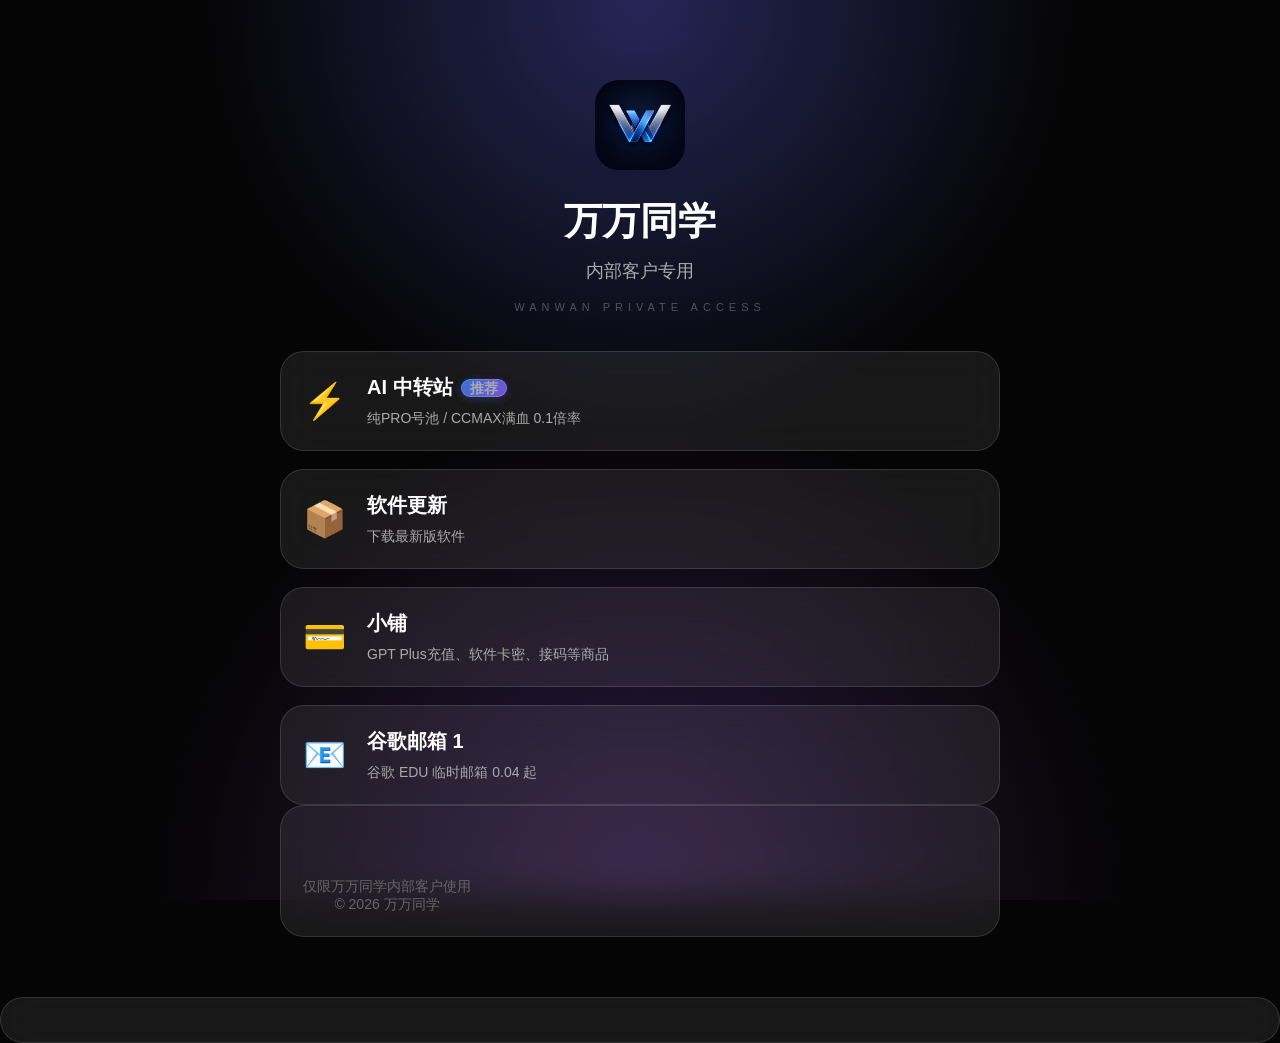
==== index.html @ 13ca794f "Update index.html" ====
<!DOCTYPE html>
<html lang="zh-CN">

<head>

<meta charset="UTF-8">

<meta name="viewport" content="width=device-width, initial-scale=1.0">

<title>万万同学 内部客户专用</title>

<link rel="icon" type="image/png" href="assets/favicon.png">

<link rel="stylesheet" href="style.css">

</head>


<body>


<div class="background"></div>


<main class="container">


<div class="logo-area">


<img src="assets/logo.png" class="logo" alt="logo">


<h1>
万万同学
</h1>


<p>
内部客户专用
</p>


<div class="english-title">
WANWAN PRIVATE ACCESS
</div>


</div>





<section class="cards">



<!-- AI中转站 -->

<a href="https://api.van999.fun"
target="_blank"
class="card">


<div class="icon">
⚡
</div>


<div>


<h2 class="title-with-icon">

AI 中转站

<span class="recommend-badge">
推荐
</span>


</h2>


<span>
纯PRO号池 / CCMAX满血 0.1倍率 
</span>


</div>


</a>







<!-- 软件更新中心 -->

<a href="update.html"
target="_blank"
class="card">


<div class="icon">
📦
</div>


<div>


<h2>
软件更新
</h2>


<span>
下载最新版软件
</span>


</div>


</a>







<!-- 小铺 -->

<a href="https://pay.ldxp.cn/shop/wanwan"
target="_blank"
class="card">


<div class="icon">
💳
</div>


<div>


<h2>
小铺
</h2>


<span>
GPT Plus充值、软件卡密、接码等商品
</span>


</div>


</a>







<!-- 谷歌邮箱1 -->

<a href="https://gmail.van999.fun"
target="_blank"
class="card">


<div class="icon">
📧
</div>


<div>


<h2>
谷歌邮箱 1
</h2>


<span>
谷歌 EDU 临时邮箱 0.04 起
</span>


</div>



</section>






<footer>

仅限万万同学内部客户使用

<br>

© 2026 万万同学

</footer>



</main>



<script src="script.js"></script>


</body>

</html>
---- style.css ----
*{
    box-sizing:border-box;
}


body{

    margin:0;

    min-height:100vh;

    font-family:
    -apple-system,
    BlinkMacSystemFont,
    "Segoe UI",
    sans-serif;

    color:white;

    background:#050505;

}



.background{

    position:fixed;

    inset:0;

    background:

    radial-gradient(
        circle at top,
        rgba(99,102,241,.35),
        transparent 40%
    ),

    radial-gradient(
        circle at bottom,
        rgba(168,85,247,.25),
        transparent 45%
    );

    z-index:-1;

}




.container{

    width:100%;

    max-width:760px;

    margin:auto;

    padding:80px 20px 60px;

}





.logo-area{

    text-align:center;

}





.logo{

    width:90px;

    height:90px;

    border-radius:24px;

    object-fit:cover;

    margin-bottom:22px;

}





.logo-area h1{

    margin:0;

    font-size:38px;

    font-weight:700;

}





.logo-area p{

    margin-top:12px;

    color:#aaa;

    font-size:18px;

}





.english-title{

    margin-top:18px;

    font-size:11px;

    letter-spacing:5px;

    color:rgba(255,255,255,.28);

    text-transform:uppercase;

    font-weight:500;

}





.cards{

    display:flex;

    flex-direction:column;

    gap:18px;

    margin-top:38px;

}






.card{

    display:flex;

    align-items:center;

    gap:20px;

    padding:22px;

    text-decoration:none;

    color:white;


    background:

    rgba(255,255,255,.08);



    backdrop-filter:blur(20px);



    border:

    1px solid rgba(255,255,255,.12);



    border-radius:24px;


    transition:.3s;

}





.card:hover{

    transform:translateY(-5px);

    background:

    rgba(255,255,255,.15);

}





.icon{

    font-size:35px;

}





.card h2{

    margin:0 0 8px;

    font-size:20px;

    font-weight:700;

}





.card span{

    color:#aaa;

    font-size:14px;

}





/* AI标题 */

.title-with-icon{

    display:flex;

    align-items:center;

    gap:8px;

    margin:0 0 8px;

    font-size:20px;

    font-weight:700;

}





/* 推荐小标签 */

.recommend-badge{


    display:inline-flex;


    align-items:center;


    justify-content:center;



    height:18px;



    padding:0 8px;



    font-size:11px;



    font-weight:600;



    color:white;



    line-height:1;



    background:


    linear-gradient(
        135deg,
        rgba(59,130,246,.85),
        rgba(139,92,246,.85)
    );



    border-radius:999px;



    border:

    1px solid rgba(255,255,255,.18);



    box-shadow:


    0 2px 8px rgba(99,102,241,.25);



}





footer{

    text-align:center;

    margin-top:50px;

    color:#666;

    font-size:14px;

}






@media(max-width:500px){


    .container{

        padding:60px 18px 50px;

    }



    .logo-area h1{

        font-size:32px;

    }



    .card{

        padding:18px;

    }



    .recommend-badge{

        height:17px;

        padding:0 7px;

        font-size:10px;

    }


}
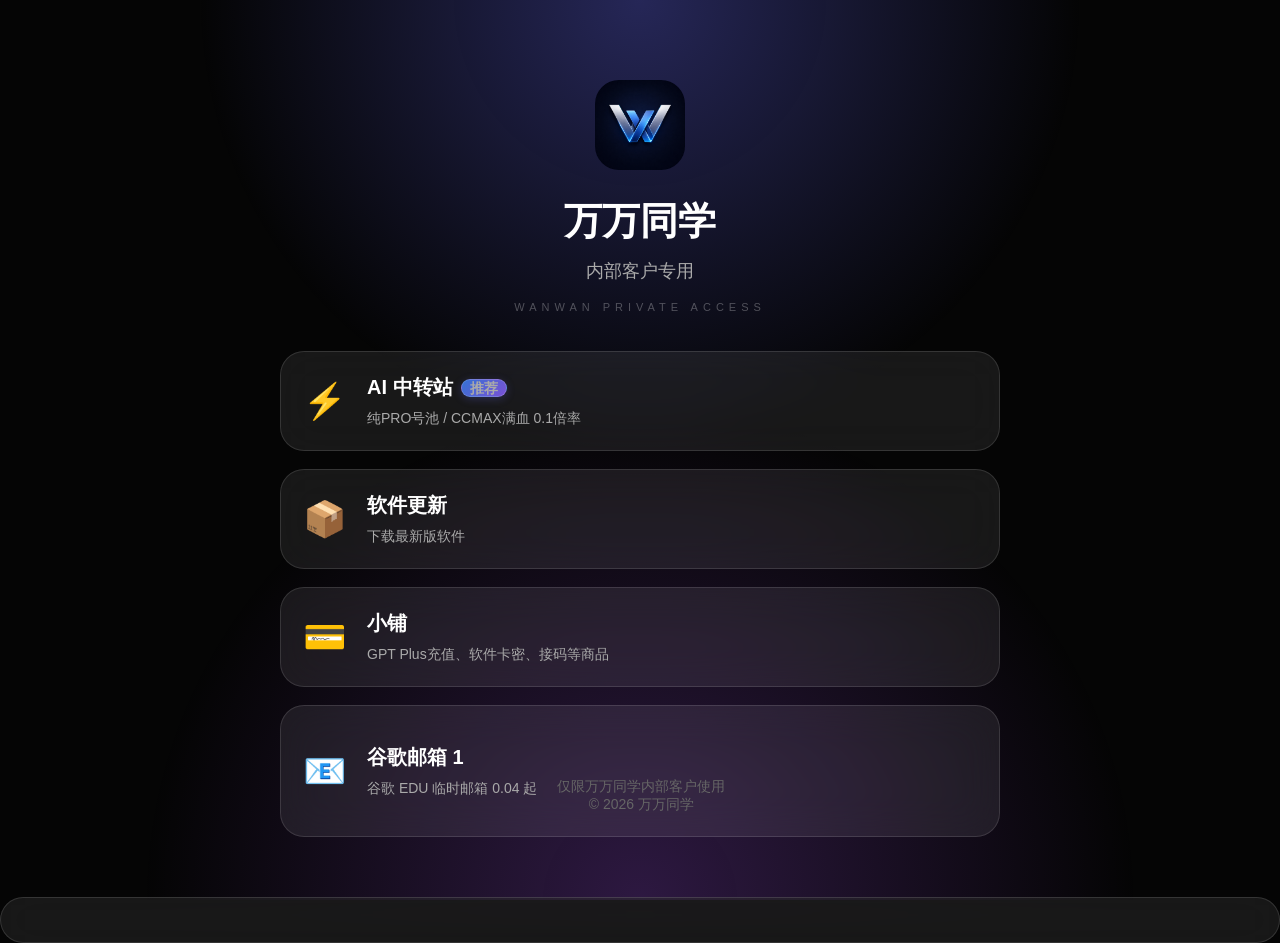
==== commit a2090256: "Update index.html" ====
--- a/index.html
+++ b/index.html
@@ -200,9 +200,6 @@
 
 
 
-</section>
-
-
 
 
 
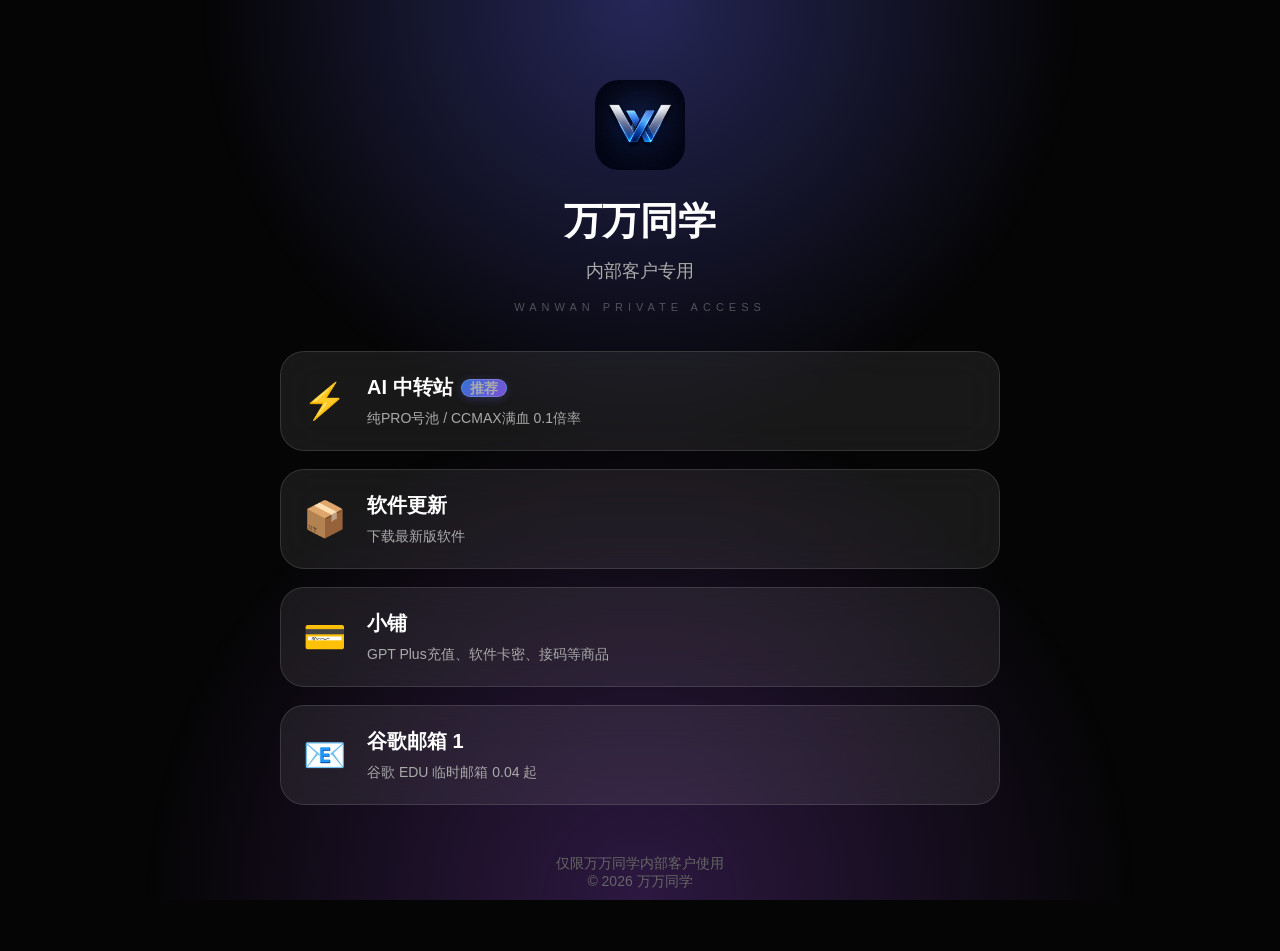
==== commit 6e5c6c3a: "Update index.html" ====
--- a/index.html
+++ b/index.html
@@ -84,7 +84,7 @@
 
 
 <span>
-纯PRO号池 / CCMAX满血 0.1倍率 
+纯PRO号池 / CCMAX满血 0.1倍率
 </span>
 
 
@@ -199,6 +199,12 @@
 </div>
 
 
+</a>
+
+
+
+</section>
+
 
 
 
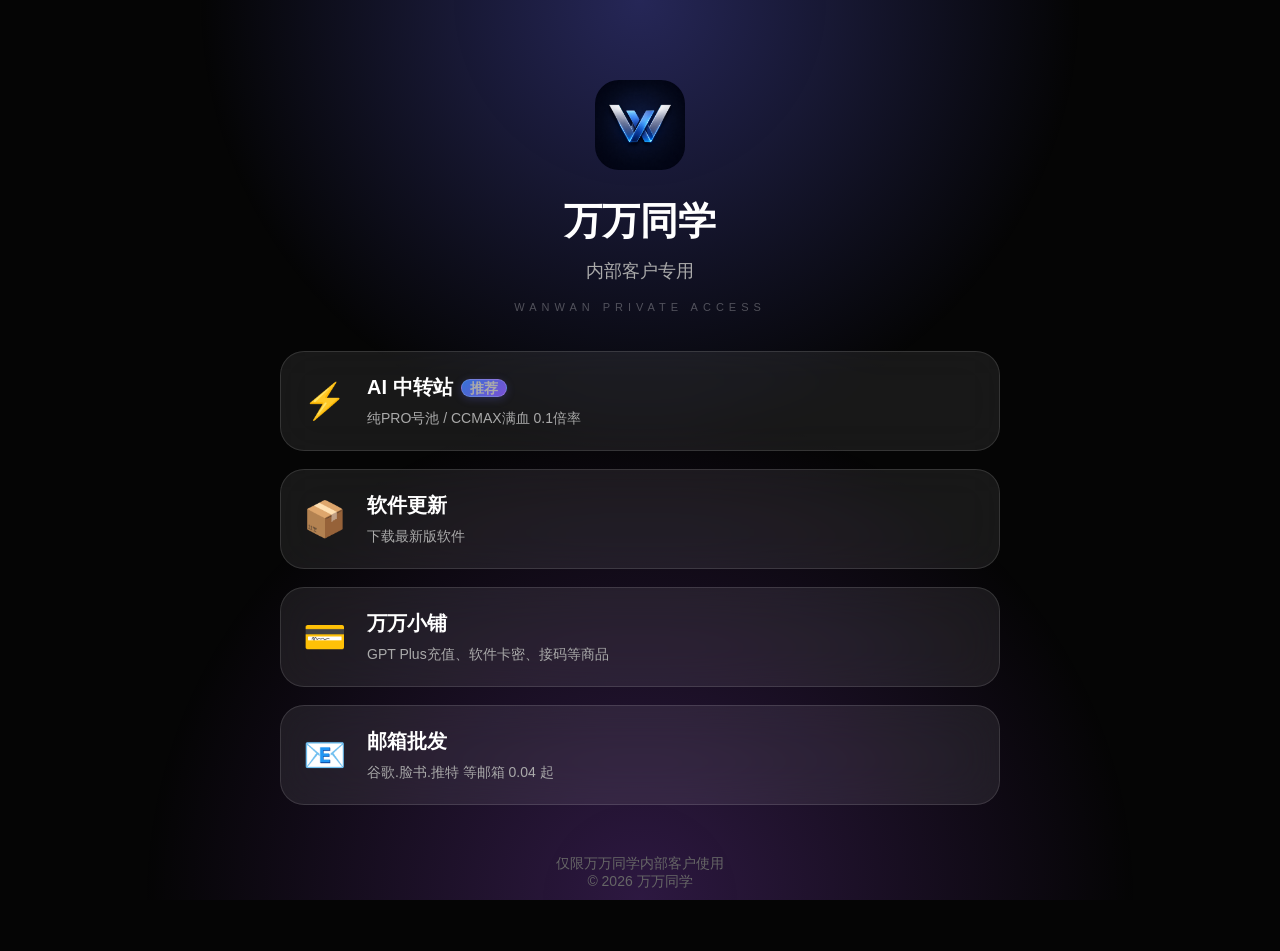
==== commit 8da91bfe: "Update index.html" ====
--- a/index.html
+++ b/index.html
@@ -135,7 +135,7 @@
 
 
 
-<!-- 小铺 -->
+<!-- 万万小铺 -->
 
 <a href="https://pay.ldxp.cn/shop/wanwan"
 target="_blank"
@@ -151,7 +151,7 @@
 
 
 <h2>
-小铺
+万万小铺
 </h2>
 
 
@@ -171,7 +171,7 @@
 
 
 
-<!-- 谷歌邮箱1 -->
+<!-- 邮箱批发 -->
 
 <a href="https://gmail.van999.fun"
 target="_blank"
@@ -187,12 +187,12 @@
 
 
 <h2>
-谷歌邮箱 1
-</h2>
-
-
-<span>
-谷歌 EDU 临时邮箱 0.04 起
+邮箱批发
+</h2>
+
+
+<span>
+谷歌.脸书.推特 等邮箱 0.04 起
 </span>
 
 
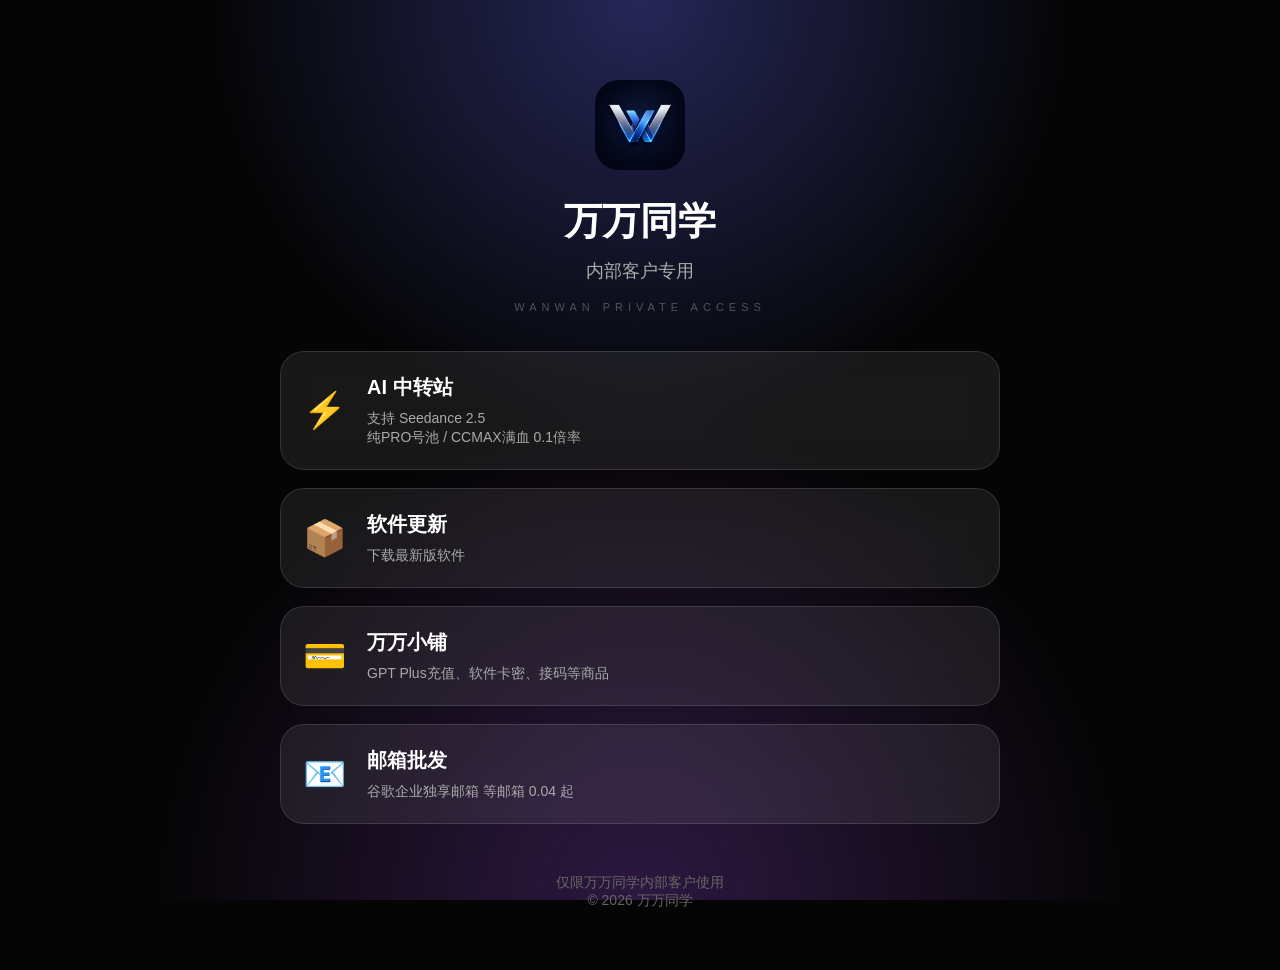
==== commit 647ec807: "Update index.html" ====
--- a/index.html
+++ b/index.html
@@ -2,233 +2,90 @@
 <html lang="zh-CN">
 
 <head>
-
 <meta charset="UTF-8">
-
 <meta name="viewport" content="width=device-width, initial-scale=1.0">
-
 <title>万万同学 内部客户专用</title>
-
 <link rel="icon" type="image/png" href="assets/favicon.png">
-
 <link rel="stylesheet" href="style.css">
-
 </head>
-
 
 <body>
 
-
 <div class="background"></div>
-
 
 <main class="container">
 
+    <div class="logo-area">
+        <img src="assets/logo.png" class="logo" alt="logo">
 
-<div class="logo-area">
+        <h1>万万同学</h1>
 
+        <p>内部客户专用</p>
 
-<img src="assets/logo.png" class="logo" alt="logo">
+        <div class="english-title">
+            WANWAN PRIVATE ACCESS
+        </div>
+    </div>
 
+    <section class="cards">
 
-<h1>
-万万同学
-</h1>
+        <!-- AI中转站 -->
+        <a href="https://api.van999.fun" target="_blank" class="card">
+            <div class="icon">⚡</div>
 
+            <div class="card-content">
+                <div class="title-row">
+                    <h2>AI 中转站</h2>
+                    <span class="seedance-badge">支持 Seedance 2.5</span>
+                </div>
 
-<p>
-内部客户专用
-</p>
+                <span class="card-desc">
+                    纯PRO号池 / CCMAX满血 0.1倍率
+                </span>
+            </div>
+        </a>
 
+        <!-- 软件更新中心 -->
+        <a href="update.html" target="_blank" class="card">
+            <div class="icon">📦</div>
 
-<div class="english-title">
-WANWAN PRIVATE ACCESS
-</div>
+            <div class="card-content">
+                <h2>软件更新</h2>
+                <span class="card-desc">下载最新版软件</span>
+            </div>
+        </a>
 
+        <!-- 万万小铺 -->
+        <a href="https://pay.ldxp.cn/shop/wanwan" target="_blank" class="card">
+            <div class="icon">💳</div>
 
-</div>
+            <div class="card-content">
+                <h2>万万小铺</h2>
+                <span class="card-desc">GPT Plus充值、软件卡密、接码等商品</span>
+            </div>
+        </a>
 
+        <!-- 邮箱批发 -->
+        <a href="https://gmail.van999.fun" target="_blank" class="card">
+            <div class="icon">📧</div>
 
+            <div class="card-content">
+                <h2>邮箱批发</h2>
+                <span class="card-desc">谷歌企业独享邮箱 等邮箱 0.04 起</span>
+            </div>
+        </a>
 
+    </section>
 
-
-<section class="cards">
-
-
-
-<!-- AI中转站 -->
-
-<a href="https://api.van999.fun"
-target="_blank"
-class="card">
-
-
-<div class="icon">
-⚡
-</div>
-
-
-<div>
-
-
-<h2 class="title-with-icon">
-
-AI 中转站
-
-<span class="recommend-badge">
-推荐
-</span>
-
-
-</h2>
-
-
-<span>
-纯PRO号池 / CCMAX满血 0.1倍率
-</span>
-
-
-</div>
-
-
-</a>
-
-
-
-
-
-
-
-<!-- 软件更新中心 -->
-
-<a href="update.html"
-target="_blank"
-class="card">
-
-
-<div class="icon">
-📦
-</div>
-
-
-<div>
-
-
-<h2>
-软件更新
-</h2>
-
-
-<span>
-下载最新版软件
-</span>
-
-
-</div>
-
-
-</a>
-
-
-
-
-
-
-
-<!-- 万万小铺 -->
-
-<a href="https://pay.ldxp.cn/shop/wanwan"
-target="_blank"
-class="card">
-
-
-<div class="icon">
-💳
-</div>
-
-
-<div>
-
-
-<h2>
-万万小铺
-</h2>
-
-
-<span>
-GPT Plus充值、软件卡密、接码等商品
-</span>
-
-
-</div>
-
-
-</a>
-
-
-
-
-
-
-
-<!-- 邮箱批发 -->
-
-<a href="https://gmail.van999.fun"
-target="_blank"
-class="card">
-
-
-<div class="icon">
-📧
-</div>
-
-
-<div>
-
-
-<h2>
-邮箱批发
-</h2>
-
-
-<span>
-谷歌.脸书.推特 等邮箱 0.04 起
-</span>
-
-
-</div>
-
-
-</a>
-
-
-
-</section>
-
-
-
-
-
-
-<footer>
-
-仅限万万同学内部客户使用
-
-<br>
-
-© 2026 万万同学
-
-</footer>
-
-
+    <footer>
+        仅限万万同学内部客户使用
+        <br>
+        © 2026 万万同学
+    </footer>
 
 </main>
 
-
-
 <script src="script.js"></script>
 
-
 </body>
-
 </html>
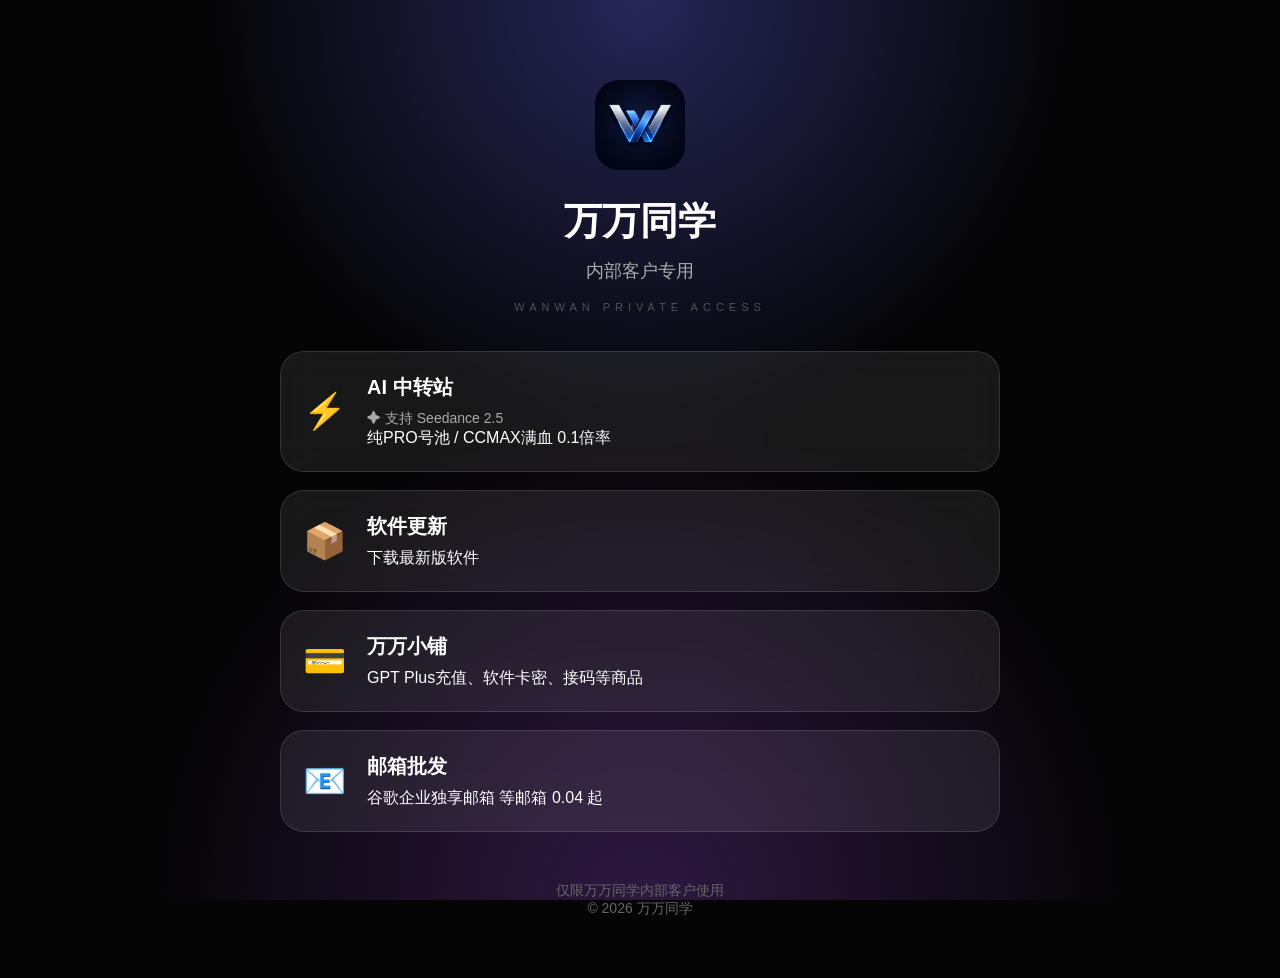
==== commit 8eb5a5d1: "Update index.html" ====
--- a/index.html
+++ b/index.html
@@ -4,19 +4,26 @@
 <head>
 <meta charset="UTF-8">
 <meta name="viewport" content="width=device-width, initial-scale=1.0">
+
 <title>万万同学 内部客户专用</title>
+
 <link rel="icon" type="image/png" href="assets/favicon.png">
 <link rel="stylesheet" href="style.css">
 </head>
+
 
 <body>
 
 <div class="background"></div>
 
+
 <main class="container">
 
+
+    <!-- 顶部品牌区 -->
     <div class="logo-area">
-        <img src="assets/logo.png" class="logo" alt="logo">
+
+        <img src="assets/logo.png" class="logo" alt="万万同学">
 
         <h1>万万同学</h1>
 
@@ -25,67 +32,153 @@
         <div class="english-title">
             WANWAN PRIVATE ACCESS
         </div>
+
     </div>
 
+
+
+    <!-- 功能入口 -->
     <section class="cards">
 
+
         <!-- AI中转站 -->
-        <a href="https://api.van999.fun" target="_blank" class="card">
-            <div class="icon">⚡</div>
+        <a
+            href="https://api.van999.fun"
+            target="_blank"
+            class="card ai-card"
+        >
+
+            <div class="icon">
+                ⚡
+            </div>
+
 
             <div class="card-content">
+
                 <div class="title-row">
-                    <h2>AI 中转站</h2>
-                    <span class="seedance-badge">支持 Seedance 2.5</span>
+
+                    <h2>
+                        AI 中转站
+                    </h2>
+
+                    <span class="seedance-badge">
+                        <span class="badge-star">✦</span>
+                        支持 Seedance 2.5
+                    </span>
+
                 </div>
 
-                <span class="card-desc">
+
+                <div class="card-desc">
                     纯PRO号池 / CCMAX满血 0.1倍率
-                </span>
+                </div>
+
             </div>
+
         </a>
 
-        <!-- 软件更新中心 -->
-        <a href="update.html" target="_blank" class="card">
-            <div class="icon">📦</div>
+
+
+        <!-- 软件更新 -->
+        <a
+            href="update.html"
+            target="_blank"
+            class="card"
+        >
+
+            <div class="icon">
+                📦
+            </div>
 
             <div class="card-content">
-                <h2>软件更新</h2>
-                <span class="card-desc">下载最新版软件</span>
+
+                <h2>
+                    软件更新
+                </h2>
+
+                <div class="card-desc">
+                    下载最新版软件
+                </div>
+
             </div>
+
         </a>
 
+
+
         <!-- 万万小铺 -->
-        <a href="https://pay.ldxp.cn/shop/wanwan" target="_blank" class="card">
-            <div class="icon">💳</div>
+        <a
+            href="https://pay.ldxp.cn/shop/wanwan"
+            target="_blank"
+            class="card"
+        >
+
+            <div class="icon">
+                💳
+            </div>
 
             <div class="card-content">
-                <h2>万万小铺</h2>
-                <span class="card-desc">GPT Plus充值、软件卡密、接码等商品</span>
+
+                <h2>
+                    万万小铺
+                </h2>
+
+                <div class="card-desc">
+                    GPT Plus充值、软件卡密、接码等商品
+                </div>
+
             </div>
+
         </a>
 
+
+
         <!-- 邮箱批发 -->
-        <a href="https://gmail.van999.fun" target="_blank" class="card">
-            <div class="icon">📧</div>
+        <a
+            href="https://gmail.van999.fun"
+            target="_blank"
+            class="card"
+        >
+
+            <div class="icon">
+                📧
+            </div>
 
             <div class="card-content">
-                <h2>邮箱批发</h2>
-                <span class="card-desc">谷歌企业独享邮箱 等邮箱 0.04 起</span>
+
+                <h2>
+                    邮箱批发
+                </h2>
+
+                <div class="card-desc">
+                    谷歌企业独享邮箱 等邮箱 0.04 起
+                </div>
+
             </div>
+
         </a>
+
 
     </section>
 
+
+
     <footer>
+
         仅限万万同学内部客户使用
+
         <br>
+
         © 2026 万万同学
+
     </footer>
 
+
 </main>
+
 
 <script src="script.js"></script>
 
 </body>
+
 </html>
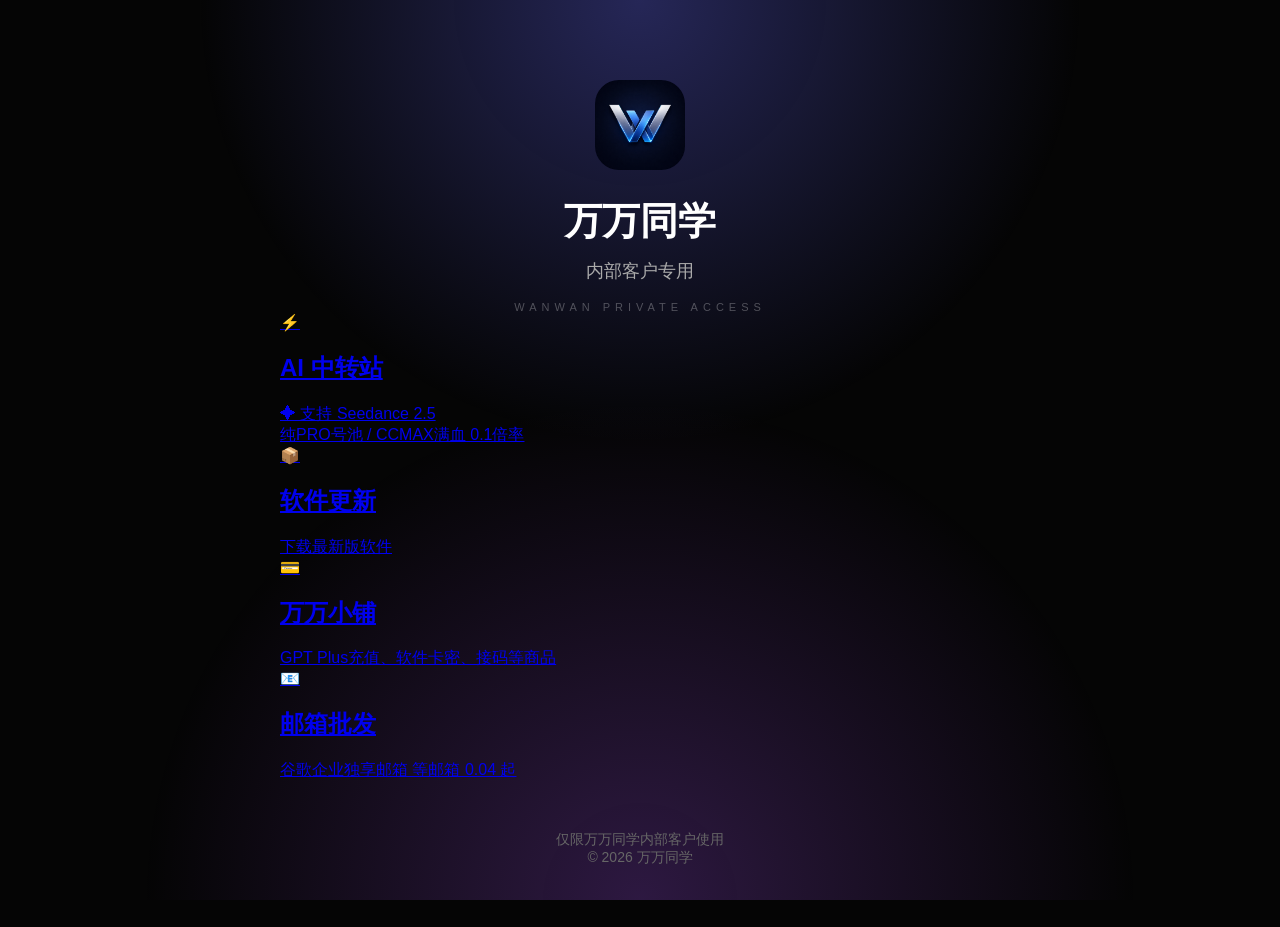
==== commit dd5692b5: "Update index.html" ====
--- a/index.html
+++ b/index.html
@@ -11,16 +11,12 @@
 <link rel="stylesheet" href="style.css">
 </head>
 
-
 <body>
 
 <div class="background"></div>
 
-
 <main class="container">
 
-
-    <!-- 顶部品牌区 -->
     <div class="logo-area">
 
         <img src="assets/logo.png" class="logo" alt="万万同学">
@@ -36,40 +32,34 @@
     </div>
 
 
-
-    <!-- 功能入口 -->
-    <section class="cards">
+    <section class="portal-list">
 
 
-        <!-- AI中转站 -->
+        <!-- AI 中转站 -->
         <a
             href="https://api.van999.fun"
             target="_blank"
-            class="card ai-card"
+            class="portal-card"
         >
 
-            <div class="icon">
+            <div class="portal-icon">
                 ⚡
             </div>
 
+            <div class="portal-copy">
 
-            <div class="card-content">
+                <div class="portal-title-line">
 
-                <div class="title-row">
-
-                    <h2>
-                        AI 中转站
-                    </h2>
+                    <h2>AI 中转站</h2>
 
                     <span class="seedance-badge">
-                        <span class="badge-star">✦</span>
+                        <span class="seedance-star">✦</span>
                         支持 Seedance 2.5
                     </span>
 
                 </div>
 
-
-                <div class="card-desc">
+                <div class="portal-desc">
                     纯PRO号池 / CCMAX满血 0.1倍率
                 </div>
 
@@ -83,20 +73,20 @@
         <a
             href="update.html"
             target="_blank"
-            class="card"
+            class="portal-card"
         >
 
-            <div class="icon">
+            <div class="portal-icon">
                 📦
             </div>
 
-            <div class="card-content">
+            <div class="portal-copy">
 
                 <h2>
                     软件更新
                 </h2>
 
-                <div class="card-desc">
+                <div class="portal-desc">
                     下载最新版软件
                 </div>
 
@@ -110,20 +100,20 @@
         <a
             href="https://pay.ldxp.cn/shop/wanwan"
             target="_blank"
-            class="card"
+            class="portal-card"
         >
 
-            <div class="icon">
+            <div class="portal-icon">
                 💳
             </div>
 
-            <div class="card-content">
+            <div class="portal-copy">
 
                 <h2>
                     万万小铺
                 </h2>
 
-                <div class="card-desc">
+                <div class="portal-desc">
                     GPT Plus充值、软件卡密、接码等商品
                 </div>
 
@@ -137,20 +127,20 @@
         <a
             href="https://gmail.van999.fun"
             target="_blank"
-            class="card"
+            class="portal-card"
         >
 
-            <div class="icon">
+            <div class="portal-icon">
                 📧
             </div>
 
-            <div class="card-content">
+            <div class="portal-copy">
 
                 <h2>
                     邮箱批发
                 </h2>
 
-                <div class="card-desc">
+                <div class="portal-desc">
                     谷歌企业独享邮箱 等邮箱 0.04 起
                 </div>
 
@@ -160,7 +150,6 @@
 
 
     </section>
-
 
 
     <footer>
@@ -173,12 +162,10 @@
 
     </footer>
 
-
 </main>
 
 
 <script src="script.js"></script>
 
 </body>
-
 </html>
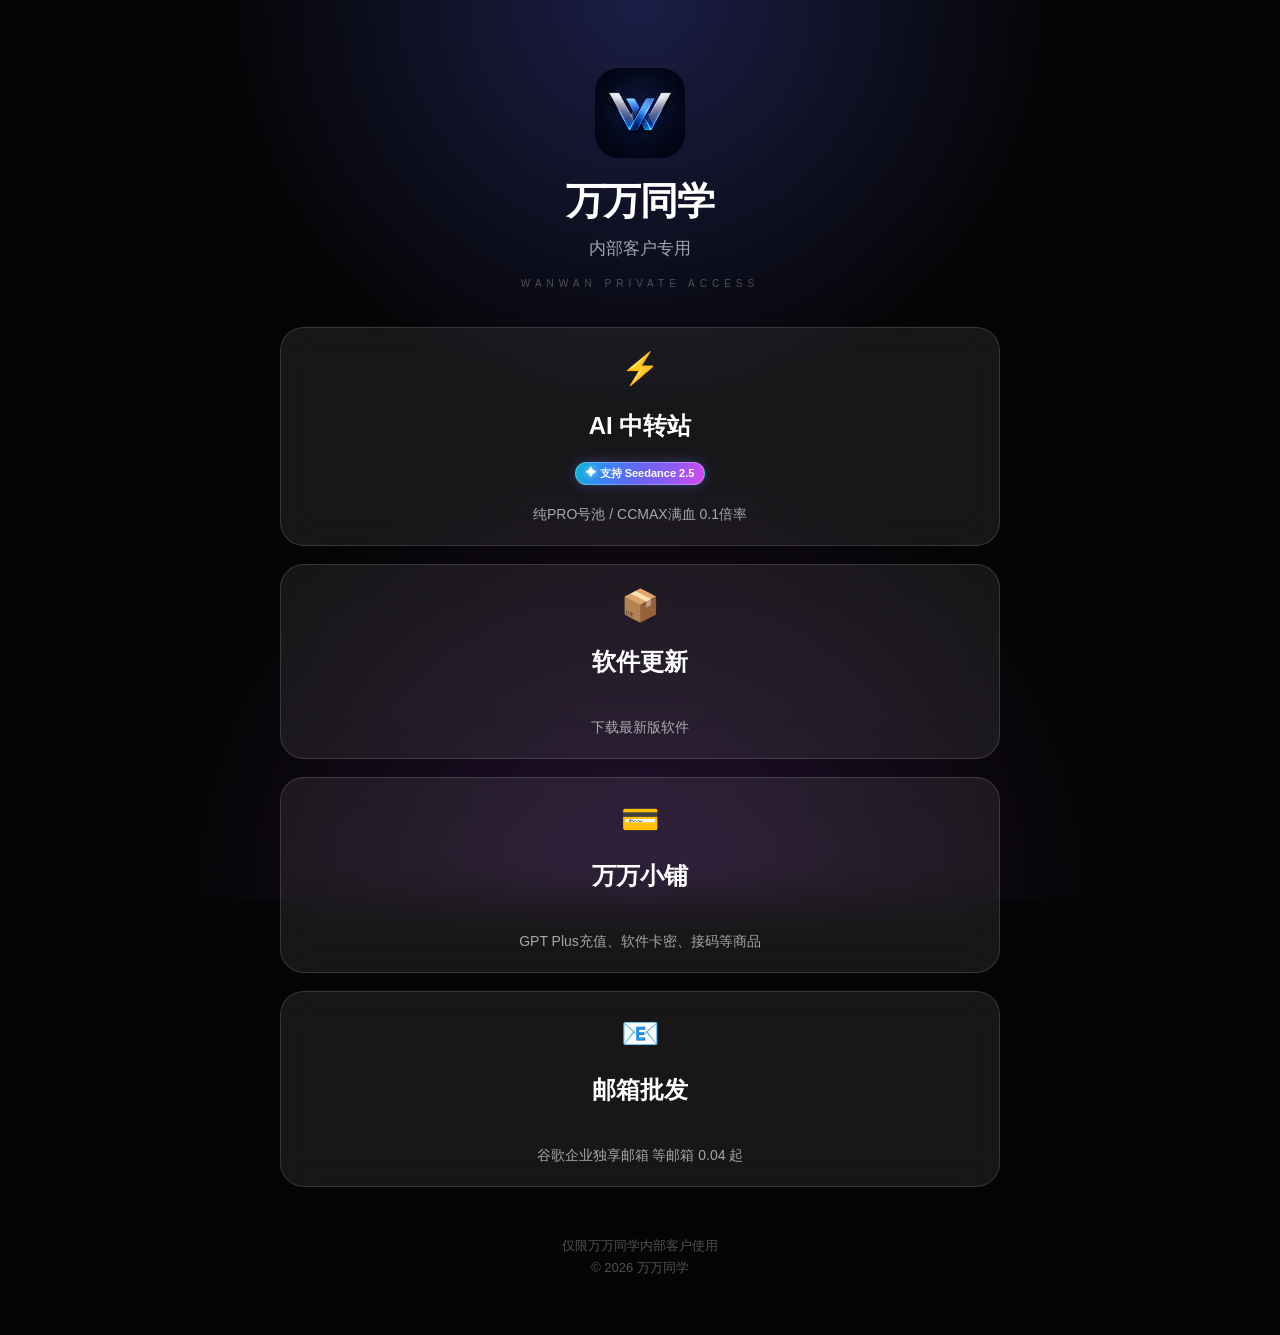
==== commit f4a432c9: "Update index.html" ====
--- a/index.html
+++ b/index.html
@@ -11,12 +11,16 @@
 <link rel="stylesheet" href="style.css">
 </head>
 
+
 <body>
 
 <div class="background"></div>
 
+
 <main class="container">
 
+
+    <!-- 顶部品牌 -->
     <div class="logo-area">
 
         <img src="assets/logo.png" class="logo" alt="万万同学">
@@ -32,6 +36,8 @@
     </div>
 
 
+
+    <!-- 入口列表 -->
     <section class="portal-list">
 
 
@@ -42,27 +48,26 @@
             class="portal-card"
         >
 
-            <div class="portal-icon">
-                ⚡
+            <div class="portal-main-row">
+
+                <div class="portal-icon">
+                    ⚡
+                </div>
+
+                <h2>
+                    AI 中转站
+                </h2>
+
+                <span class="seedance-badge">
+                    <span class="seedance-star">✦</span>
+                    支持 Seedance 2.5
+                </span>
+
             </div>
 
-            <div class="portal-copy">
 
-                <div class="portal-title-line">
-
-                    <h2>AI 中转站</h2>
-
-                    <span class="seedance-badge">
-                        <span class="seedance-star">✦</span>
-                        支持 Seedance 2.5
-                    </span>
-
-                </div>
-
-                <div class="portal-desc">
-                    纯PRO号池 / CCMAX满血 0.1倍率
-                </div>
-
+            <div class="portal-desc">
+                纯PRO号池 / CCMAX满血 0.1倍率
             </div>
 
         </a>
@@ -76,20 +81,21 @@
             class="portal-card"
         >
 
-            <div class="portal-icon">
-                📦
-            </div>
+            <div class="portal-main-row">
 
-            <div class="portal-copy">
+                <div class="portal-icon">
+                    📦
+                </div>
 
                 <h2>
                     软件更新
                 </h2>
 
-                <div class="portal-desc">
-                    下载最新版软件
-                </div>
+            </div>
 
+
+            <div class="portal-desc">
+                下载最新版软件
             </div>
 
         </a>
@@ -103,20 +109,21 @@
             class="portal-card"
         >
 
-            <div class="portal-icon">
-                💳
-            </div>
+            <div class="portal-main-row">
 
-            <div class="portal-copy">
+                <div class="portal-icon">
+                    💳
+                </div>
 
                 <h2>
                     万万小铺
                 </h2>
 
-                <div class="portal-desc">
-                    GPT Plus充值、软件卡密、接码等商品
-                </div>
+            </div>
 
+
+            <div class="portal-desc">
+                GPT Plus充值、软件卡密、接码等商品
             </div>
 
         </a>
@@ -130,26 +137,28 @@
             class="portal-card"
         >
 
-            <div class="portal-icon">
-                📧
-            </div>
+            <div class="portal-main-row">
 
-            <div class="portal-copy">
+                <div class="portal-icon">
+                    📧
+                </div>
 
                 <h2>
                     邮箱批发
                 </h2>
 
-                <div class="portal-desc">
-                    谷歌企业独享邮箱 等邮箱 0.04 起
-                </div>
+            </div>
 
+
+            <div class="portal-desc">
+                谷歌企业独享邮箱 等邮箱 0.04 起
             </div>
 
         </a>
 
 
     </section>
+
 
 
     <footer>
@@ -162,6 +171,7 @@
 
     </footer>
 
+
 </main>
 
 
--- a/style.css
+++ b/style.css
@@ -3,402 +3,591 @@
 }
 
 
+html,
 body{
-
     margin:0;
-
+    padding:0;
+}
+
+
+body{
     min-height:100vh;
 
     font-family:
     -apple-system,
     BlinkMacSystemFont,
     "Segoe UI",
+    "Microsoft YaHei",
     sans-serif;
 
-    color:white;
+    color:#fff;
 
     background:#050505;
-
-}
-
-
+}
+
+
+
+/* =========================
+   背景
+========================= */
 
 .background{
-
     position:fixed;
-
     inset:0;
 
     background:
-
     radial-gradient(
-        circle at top,
-        rgba(99,102,241,.35),
-        transparent 40%
+        circle at 50% 0%,
+        rgba(76,83,210,.32),
+        transparent 39%
     ),
-
     radial-gradient(
-        circle at bottom,
-        rgba(168,85,247,.25),
-        transparent 45%
+        circle at 50% 100%,
+        rgba(132,55,188,.24),
+        transparent 43%
     );
 
     z-index:-1;
-
-}
-
-
-
+}
+
+
+
+/* =========================
+   页面
+========================= */
 
 .container{
-
-    width:100%;
-
+    width:100%;
     max-width:760px;
 
-    margin:auto;
-
-    padding:80px 20px 60px;
-
-}
-
-
-
-
+    margin:0 auto;
+
+    padding:
+    68px
+    20px
+    56px;
+}
+
+
+
+/* =========================
+   顶部品牌
+========================= */
 
 .logo-area{
-
-    text-align:center;
-
-}
-
-
-
+    width:100%;
+
+    display:flex;
+    flex-direction:column;
+
+    align-items:center;
+    justify-content:center;
+
+    text-align:center;
+}
 
 
 .logo{
+    display:block;
 
     width:90px;
-
     height:90px;
 
+    object-fit:cover;
+
     border-radius:24px;
 
-    object-fit:cover;
-
-    margin-bottom:22px;
-
-}
-
-
-
+    margin:0 0 22px;
+}
 
 
 .logo-area h1{
-
     margin:0;
 
     font-size:38px;
 
+    line-height:1.15;
+
     font-weight:700;
 
-}
-
-
-
+    letter-spacing:-1px;
+}
 
 
 .logo-area p{
-
-    margin-top:12px;
-
-    color:#aaa;
-
-    font-size:18px;
-
-}
-
-
-
+    margin:
+    13px
+    0
+    0;
+
+    font-size:17px;
+
+    color:
+    rgba(255,255,255,.62);
+}
 
 
 .english-title{
-
     margin-top:18px;
 
+    font-size:10px;
+
+    font-weight:500;
+
+    letter-spacing:5px;
+
+    color:
+    rgba(255,255,255,.27);
+}
+
+
+
+/* =========================
+   卡片列表
+========================= */
+
+.portal-list{
+    width:100%;
+
+    display:flex;
+    flex-direction:column;
+
+    gap:18px;
+
+    margin-top:38px;
+}
+
+
+
+/* =========================
+   卡片
+========================= */
+
+.portal-card{
+    width:100%;
+
+    min-height:122px;
+
+    display:flex;
+    flex-direction:column;
+
+    align-items:center;
+    justify-content:center;
+
+    gap:11px;
+
+    padding:
+    20px
+    24px;
+
+
+    text-align:center;
+
+
+    color:#fff;
+
+    text-decoration:none;
+
+
+    background:
+    rgba(255,255,255,.075);
+
+
+    border:
+    1px solid
+    rgba(255,255,255,.14);
+
+
+    border-radius:24px;
+
+
+    backdrop-filter:
+    blur(22px);
+
+    -webkit-backdrop-filter:
+    blur(22px);
+
+
+    transition:
+    transform .22s ease,
+    background .22s ease,
+    border-color .22s ease,
+    box-shadow .22s ease;
+}
+
+
+.portal-card:hover{
+    transform:
+    translateY(-4px);
+
+    background:
+    rgba(255,255,255,.105);
+
+    border-color:
+    rgba(255,255,255,.20);
+
+    box-shadow:
+    0 12px 32px
+    rgba(0,0,0,.18);
+}
+
+
+
+/* =========================
+   卡片图标
+========================= */
+
+.portal-icon{
+    width:42px;
+    height:42px;
+
+    display:flex;
+
+    align-items:center;
+    justify-content:center;
+
+    margin:0 auto;
+
+
+    font-size:31px;
+
+    line-height:1;
+}
+
+
+
+/* =========================
+   卡片文字区域
+========================= */
+
+.portal-copy{
+    width:100%;
+
+    display:flex;
+    flex-direction:column;
+
+    align-items:center;
+    justify-content:center;
+
+    text-align:center;
+}
+
+
+.portal-copy h2{
+    margin:0;
+
+    padding:0;
+
+    font-size:20px;
+
+    font-weight:700;
+
+    line-height:1.25;
+
+    text-align:center;
+}
+
+
+.portal-desc{
+    width:100%;
+
+    margin-top:8px;
+
+    font-size:14px;
+
+    line-height:1.5;
+
+    color:
+    rgba(255,255,255,.62);
+
+    text-align:center;
+}
+
+
+
+/* =========================
+   AI 标题行
+========================= */
+
+.portal-title-line{
+    width:100%;
+
+    display:flex;
+
+    align-items:center;
+
+    justify-content:center;
+
+    gap:9px;
+
+    flex-wrap:nowrap;
+
+    text-align:center;
+}
+
+
+
+/* =========================
+   Seedance AI 徽章
+========================= */
+
+.seedance-badge{
+    position:relative;
+
+    flex:0 0 auto;
+
+
+    display:inline-flex;
+
+    align-items:center;
+
+    justify-content:center;
+
+    gap:4px;
+
+
+    height:23px;
+
+    padding:
+    0
+    10px;
+
+
+    border-radius:999px;
+
+
+    overflow:hidden;
+
+
+    white-space:nowrap;
+
+
     font-size:11px;
 
-    letter-spacing:5px;
-
-    color:rgba(255,255,255,.28);
-
-    text-transform:uppercase;
-
-    font-weight:500;
-
-}
-
-
-
-
-
-.cards{
-
-    display:flex;
-
-    flex-direction:column;
-
-    gap:18px;
-
-    margin-top:38px;
-
-}
-
-
-
-
-
-
-.card{
-
-    display:flex;
-
-    align-items:center;
-
-    gap:20px;
-
-    padding:22px;
-
-    text-decoration:none;
-
-    color:white;
+    font-weight:700;
+
+    line-height:1;
+
+
+    color:#fff;
 
 
     background:
-
-    rgba(255,255,255,.08);
-
-
-
-    backdrop-filter:blur(20px);
-
+    linear-gradient(
+        110deg,
+        #06b6d4 0%,
+        #3b82f6 24%,
+        #6366f1 48%,
+        #8b5cf6 72%,
+        #d946ef 100%
+    );
 
 
     border:
-
-    1px solid rgba(255,255,255,.12);
-
-
-
-    border-radius:24px;
-
-
-    transition:.3s;
-
-}
-
-
-
-
-
-.card:hover{
-
-    transform:translateY(-5px);
+    1px solid
+    rgba(255,255,255,.28);
+
+
+    box-shadow:
+    0 0 9px
+    rgba(59,130,246,.25),
+    0 0 17px
+    rgba(139,92,246,.16);
+}
+
+
+
+/* 流光 */
+
+.seedance-badge::after{
+    content:"";
+
+    position:absolute;
+
+    top:-20%;
+    bottom:-20%;
+
+    width:28px;
+
+    left:-42px;
+
+
+    transform:
+    skewX(-22deg);
+
 
     background:
-
-    rgba(255,255,255,.15);
-
-}
-
-
-
-
-
-.icon{
-
-    font-size:35px;
-
-}
-
-
-
-
-
-.card h2{
-
-    margin:0 0 8px;
-
-    font-size:20px;
-
-    font-weight:700;
-
-}
-
-
-
-
-
-.card span{
-
-    color:#aaa;
-
-    font-size:14px;
-
-}
-
-
-
-
-
-/* AI标题 */
-
-.title-with-icon{
-
-    display:flex;
-
-    align-items:center;
-
-    gap:8px;
-
-    margin:0 0 8px;
-
-    font-size:20px;
-
-    font-weight:700;
-
-}
-
-
-
-
-
-/* 推荐小标签 */
-
-.recommend-badge{
-
-
-    display:inline-flex;
-
-
-    align-items:center;
-
-
-    justify-content:center;
-
-
-
-    height:18px;
-
-
-
-    padding:0 8px;
-
-
-
-    font-size:11px;
-
-
-
-    font-weight:600;
-
-
-
-    color:white;
-
-
-
-    line-height:1;
-
-
-
-    background:
-
-
     linear-gradient(
-        135deg,
-        rgba(59,130,246,.85),
-        rgba(139,92,246,.85)
+        90deg,
+        transparent,
+        rgba(255,255,255,.34),
+        transparent
     );
 
 
-
-    border-radius:999px;
-
-
-
-    border:
-
-    1px solid rgba(255,255,255,.18);
-
-
-
-    box-shadow:
-
-
-    0 2px 8px rgba(99,102,241,.25);
-
-
-
-}
-
-
-
-
+    animation:
+    seedanceShine
+    4.2s
+    ease-in-out
+    infinite;
+}
+
+
+.seedance-star{
+    position:relative;
+
+    z-index:1;
+
+    font-size:10px;
+
+    color:#fff;
+
+    text-shadow:
+    0 0 6px
+    rgba(255,255,255,.75);
+}
+
+
+@keyframes seedanceShine{
+
+    0%,
+    58%{
+        left:-42px;
+    }
+
+    78%{
+        left:110%;
+    }
+
+    100%{
+        left:110%;
+    }
+
+}
+
+
+
+/* =========================
+   页脚
+========================= */
 
 footer{
-
-    text-align:center;
-
-    margin-top:50px;
-
-    color:#666;
-
-    font-size:14px;
-
-}
-
-
-
-
-
+    width:100%;
+
+    margin-top:48px;
+
+    text-align:center;
+
+    font-size:13px;
+
+    line-height:1.7;
+
+    color:
+    rgba(255,255,255,.30);
+}
+
+
+
+/* =========================
+   手机
+========================= */
 
 @media(max-width:500px){
 
-
     .container{
-
-        padding:60px 18px 50px;
-
-    }
-
+        padding:
+        54px
+        16px
+        44px;
+    }
+
+
+    .logo{
+        width:78px;
+        height:78px;
+
+        border-radius:21px;
+    }
 
 
     .logo-area h1{
-
         font-size:32px;
-
-    }
-
-
-
-    .card{
-
-        padding:18px;
-
-    }
-
-
-
-    .recommend-badge{
-
-        height:17px;
-
-        padding:0 7px;
-
-        font-size:10px;
-
-    }
-
-
-}
+    }
+
+
+    .logo-area p{
+        font-size:15px;
+    }
+
+
+    .english-title{
+        font-size:9px;
+
+        letter-spacing:3.6px;
+    }
+
+
+    .portal-list{
+        margin-top:32px;
+
+        gap:14px;
+    }
+
+
+    .portal-card{
+        min-height:116px;
+
+        padding:
+        18px
+        14px;
+    }
+
+
+    .portal-icon{
+        width:38px;
+        height:38px;
+
+        font-size:28px;
+    }
+
+
+    .portal-copy h2{
+        font-size:18px;
+    }
+
+
+    .portal-desc{
+        margin-top:7px;
+
+        font-size:13px;
+    }
+
+
+    .portal-title-line{
+        gap:7px;
+    }
+
+
+    .seedance-badge{
+        height:21px;
+
+        padding:
+        0
+        8px;
+
+        font-size:9.5px;
+    }
+
+}
+
+
+
+/* 关闭动画偏好 */
+
+@media(prefers-reduced-motion:reduce){
+
+    .seedance-badge::after{
+        animation:none;
+    }
+
+}
